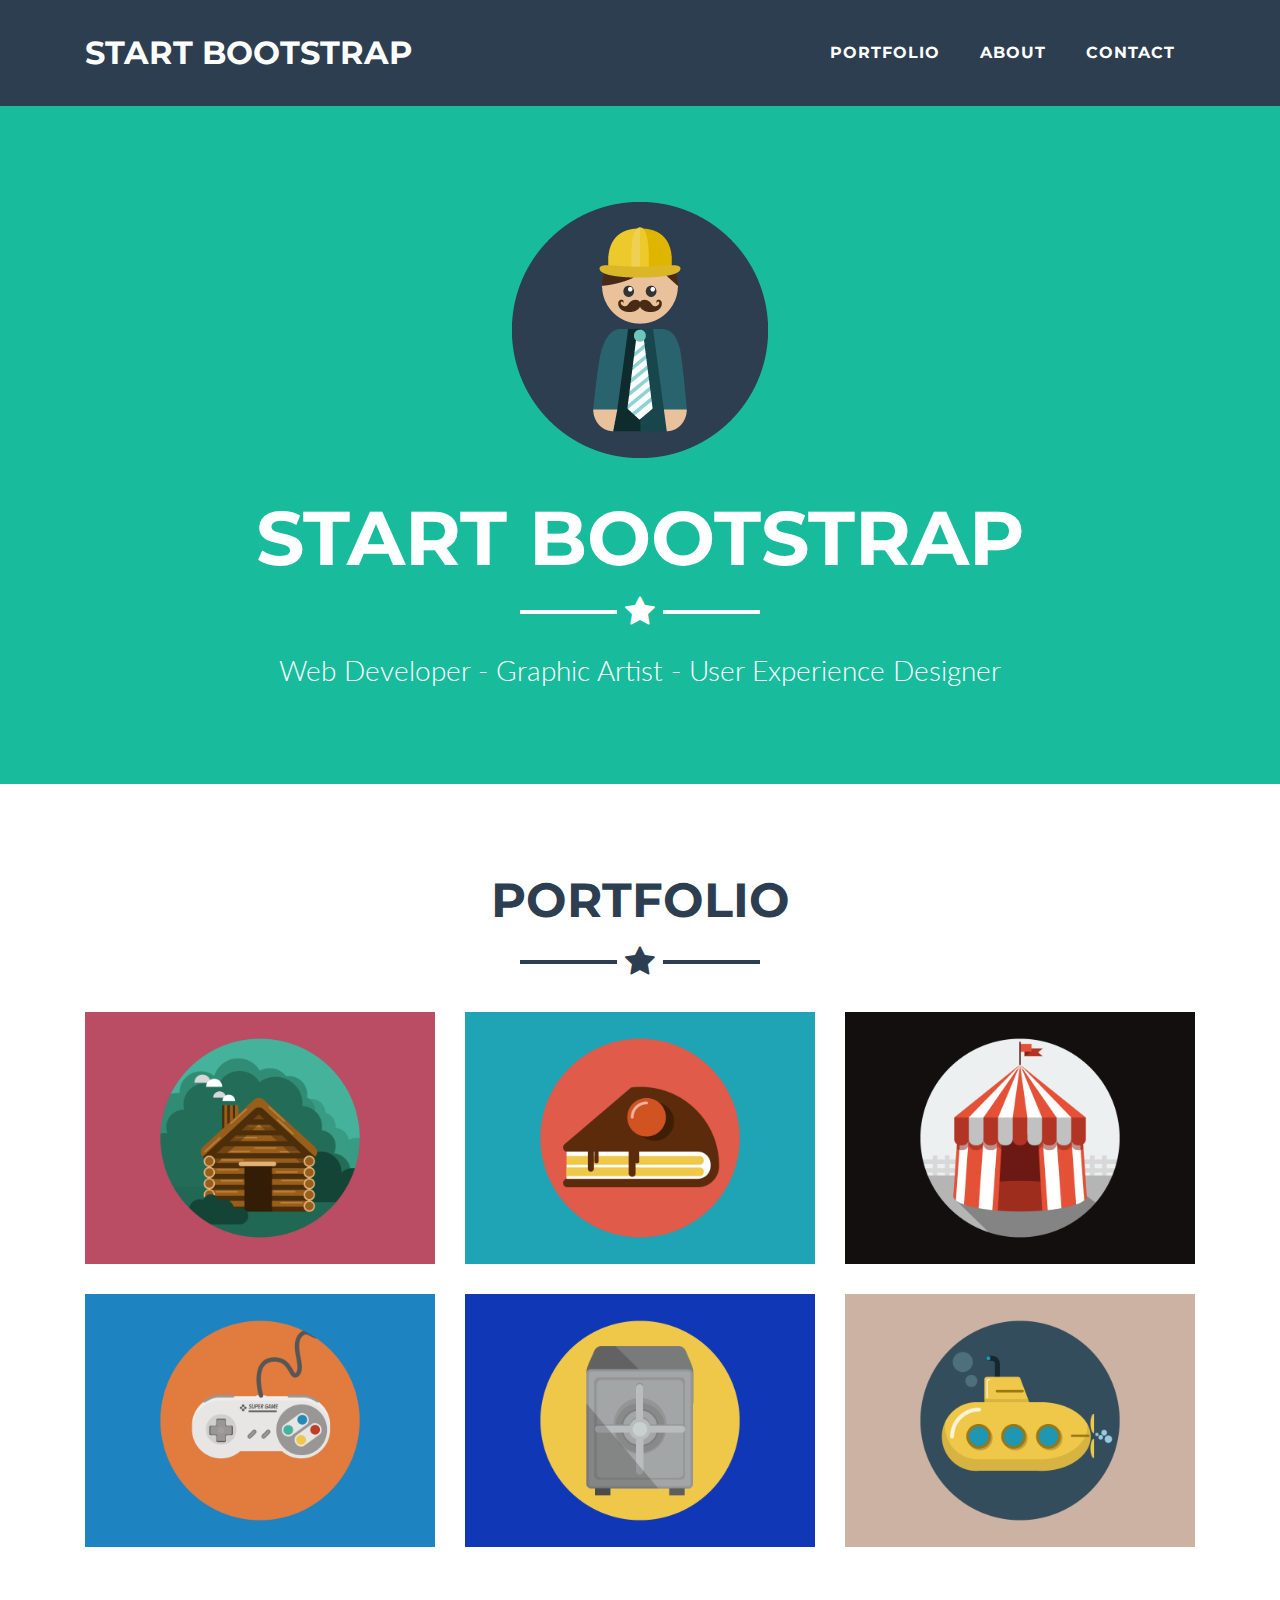
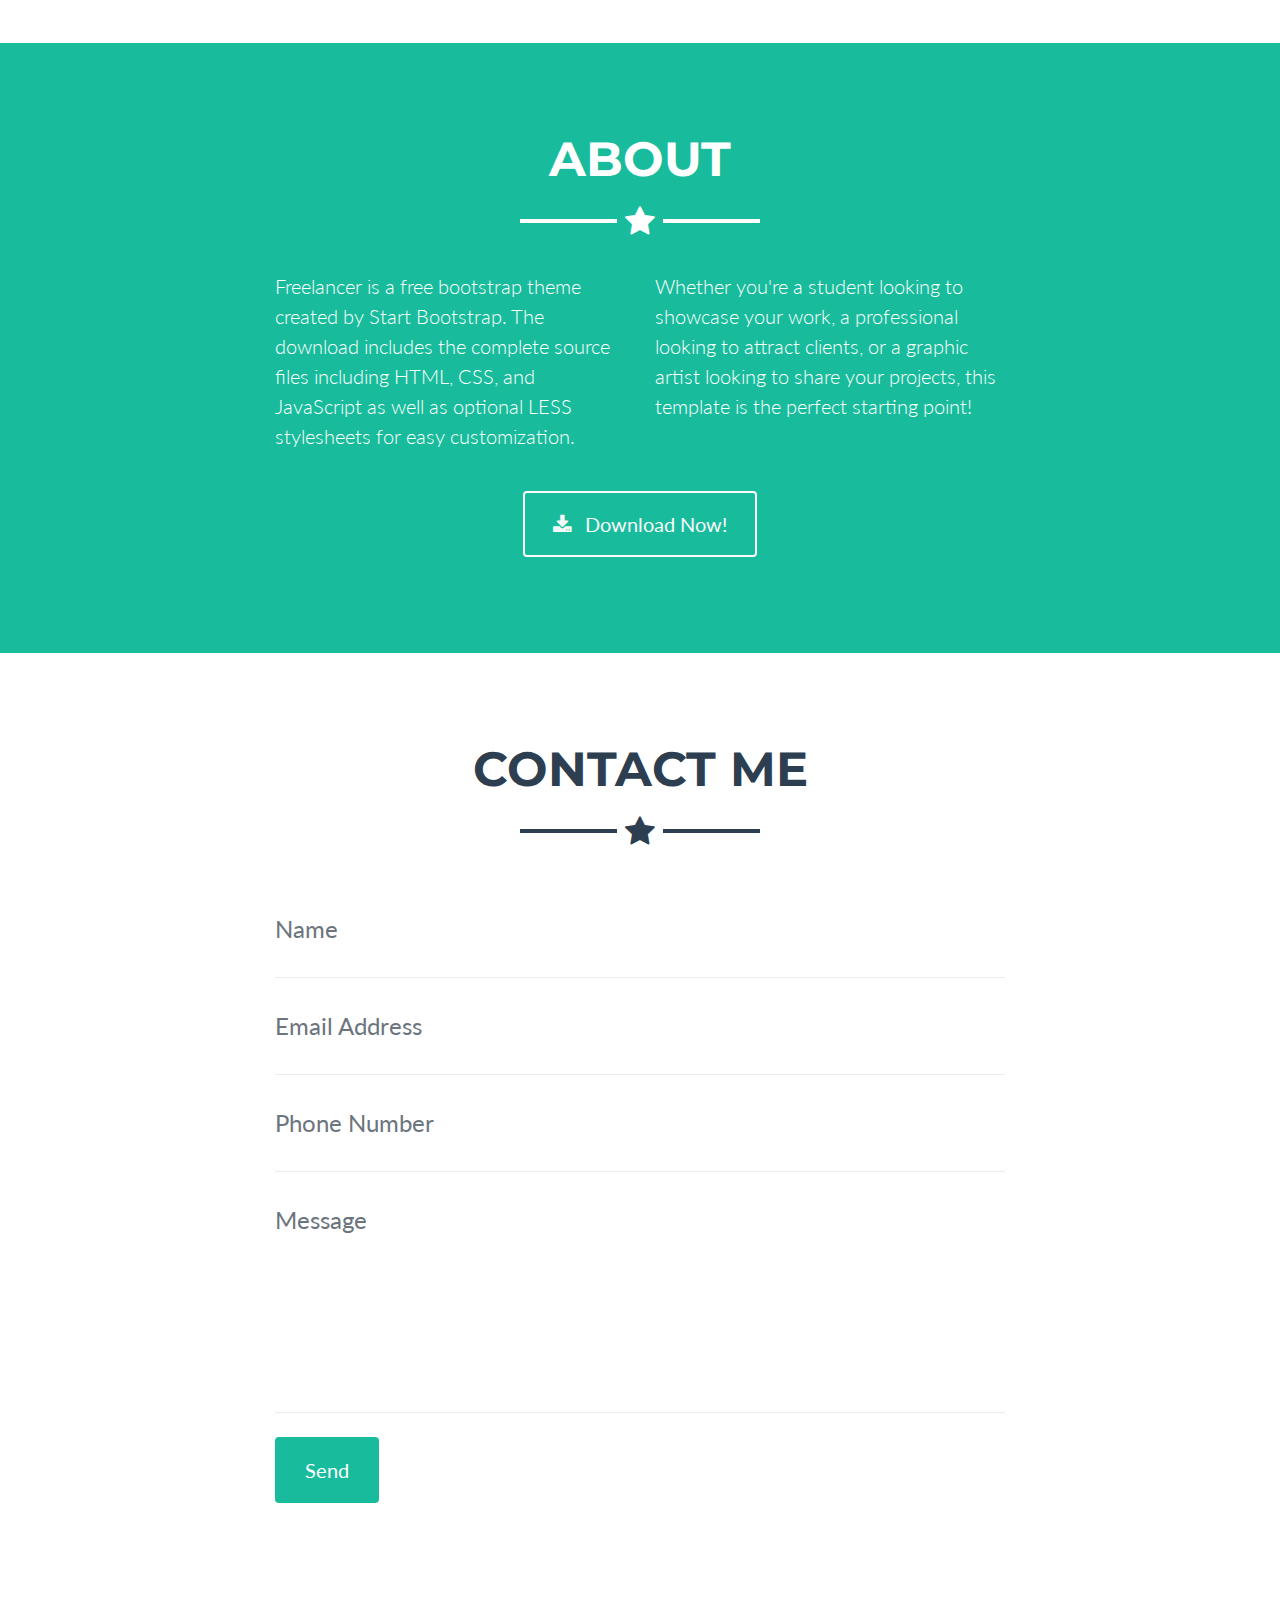
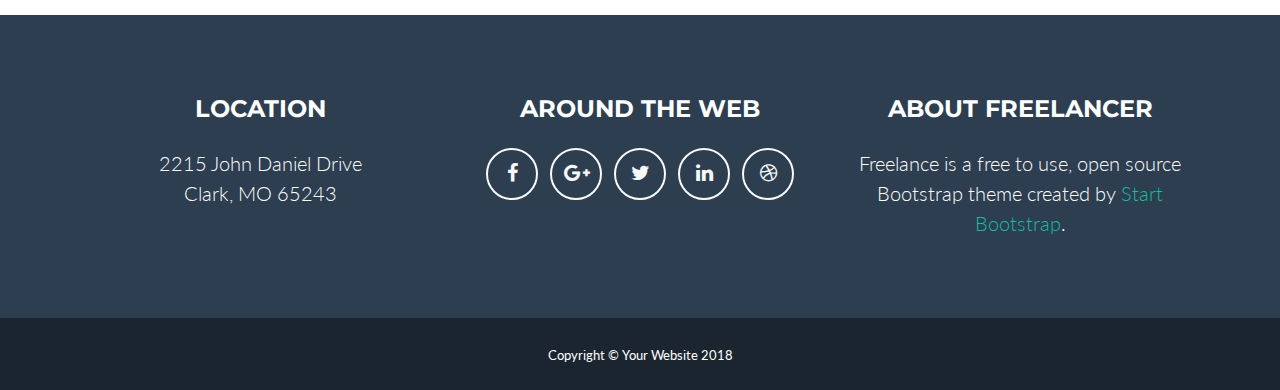
==== index.html @ cd989415 "original bootstrap" ====
<!DOCTYPE html>
<html lang="en">

  <head>

    <meta charset="utf-8">
    <meta name="viewport" content="width=device-width, initial-scale=1, shrink-to-fit=no">
    <meta name="description" content="">
    <meta name="author" content="">

    <title>Freelancer - Start Bootstrap Theme</title>

    <!-- Bootstrap core CSS -->
    <link href="vendor/bootstrap/css/bootstrap.min.css" rel="stylesheet">

    <!-- Custom fonts for this template -->
    <link href="vendor/font-awesome/css/font-awesome.min.css" rel="stylesheet" type="text/css">
    <link href="https://fonts.googleapis.com/css?family=Montserrat:400,700" rel="stylesheet" type="text/css">
    <link href="https://fonts.googleapis.com/css?family=Lato:400,700,400italic,700italic" rel="stylesheet" type="text/css">

    <!-- Plugin CSS -->
    <link href="vendor/magnific-popup/magnific-popup.css" rel="stylesheet" type="text/css">

    <!-- Custom styles for this template -->
    <link href="css/freelancer.min.css" rel="stylesheet">

  </head>

  <body id="page-top">

    <!-- Navigation -->
    <nav class="navbar navbar-expand-lg bg-secondary fixed-top text-uppercase" id="mainNav">
      <div class="container">
        <a class="navbar-brand js-scroll-trigger" href="#page-top">Start Bootstrap</a>
        <button class="navbar-toggler navbar-toggler-right text-uppercase bg-primary text-white rounded" type="button" data-toggle="collapse" data-target="#navbarResponsive" aria-controls="navbarResponsive" aria-expanded="false" aria-label="Toggle navigation">
          Menu
          <i class="fa fa-bars"></i>
        </button>
        <div class="collapse navbar-collapse" id="navbarResponsive">
          <ul class="navbar-nav ml-auto">
            <li class="nav-item mx-0 mx-lg-1">
              <a class="nav-link py-3 px-0 px-lg-3 rounded js-scroll-trigger" href="#portfolio">Portfolio</a>
            </li>
            <li class="nav-item mx-0 mx-lg-1">
              <a class="nav-link py-3 px-0 px-lg-3 rounded js-scroll-trigger" href="#about">About</a>
            </li>
            <li class="nav-item mx-0 mx-lg-1">
              <a class="nav-link py-3 px-0 px-lg-3 rounded js-scroll-trigger" href="#contact">Contact</a>
            </li>
          </ul>
        </div>
      </div>
    </nav>

    <!-- Header -->
    <header class="masthead bg-primary text-white text-center">
      <div class="container">
        <img class="img-fluid mb-5 d-block mx-auto" src="img/profile.png" alt="">
        <h1 class="text-uppercase mb-0">Start Bootstrap</h1>
        <hr class="star-light">
        <h2 class="font-weight-light mb-0">Web Developer - Graphic Artist - User Experience Designer</h2>
      </div>
    </header>

    <!-- Portfolio Grid Section -->
    <section class="portfolio" id="portfolio">
      <div class="container">
        <h2 class="text-center text-uppercase text-secondary mb-0">Portfolio</h2>
        <hr class="star-dark mb-5">
        <div class="row">
          <div class="col-md-6 col-lg-4">
            <a class="portfolio-item d-block mx-auto" href="#portfolio-modal-1">
              <div class="portfolio-item-caption d-flex position-absolute h-100 w-100">
                <div class="portfolio-item-caption-content my-auto w-100 text-center text-white">
                  <i class="fa fa-search-plus fa-3x"></i>
                </div>
              </div>
              <img class="img-fluid" src="img/portfolio/cabin.png" alt="">
            </a>
          </div>
          <div class="col-md-6 col-lg-4">
            <a class="portfolio-item d-block mx-auto" href="#portfolio-modal-2">
              <div class="portfolio-item-caption d-flex position-absolute h-100 w-100">
                <div class="portfolio-item-caption-content my-auto w-100 text-center text-white">
                  <i class="fa fa-search-plus fa-3x"></i>
                </div>
              </div>
              <img class="img-fluid" src="img/portfolio/cake.png" alt="">
            </a>
          </div>
          <div class="col-md-6 col-lg-4">
            <a class="portfolio-item d-block mx-auto" href="#portfolio-modal-3">
              <div class="portfolio-item-caption d-flex position-absolute h-100 w-100">
                <div class="portfolio-item-caption-content my-auto w-100 text-center text-white">
                  <i class="fa fa-search-plus fa-3x"></i>
                </div>
              </div>
              <img class="img-fluid" src="img/portfolio/circus.png" alt="">
            </a>
          </div>
          <div class="col-md-6 col-lg-4">
            <a class="portfolio-item d-block mx-auto" href="#portfolio-modal-4">
              <div class="portfolio-item-caption d-flex position-absolute h-100 w-100">
                <div class="portfolio-item-caption-content my-auto w-100 text-center text-white">
                  <i class="fa fa-search-plus fa-3x"></i>
                </div>
              </div>
              <img class="img-fluid" src="img/portfolio/game.png" alt="">
            </a>
          </div>
          <div class="col-md-6 col-lg-4">
            <a class="portfolio-item d-block mx-auto" href="#portfolio-modal-5">
              <div class="portfolio-item-caption d-flex position-absolute h-100 w-100">
                <div class="portfolio-item-caption-content my-auto w-100 text-center text-white">
                  <i class="fa fa-search-plus fa-3x"></i>
                </div>
              </div>
              <img class="img-fluid" src="img/portfolio/safe.png" alt="">
            </a>
          </div>
          <div class="col-md-6 col-lg-4">
            <a class="portfolio-item d-block mx-auto" href="#portfolio-modal-6">
              <div class="portfolio-item-caption d-flex position-absolute h-100 w-100">
                <div class="portfolio-item-caption-content my-auto w-100 text-center text-white">
                  <i class="fa fa-search-plus fa-3x"></i>
                </div>
              </div>
              <img class="img-fluid" src="img/portfolio/submarine.png" alt="">
            </a>
          </div>
        </div>
      </div>
    </section>

    <!-- About Section -->
    <section class="bg-primary text-white mb-0" id="about">
      <div class="container">
        <h2 class="text-center text-uppercase text-white">About</h2>
        <hr class="star-light mb-5">
        <div class="row">
          <div class="col-lg-4 ml-auto">
            <p class="lead">Freelancer is a free bootstrap theme created by Start Bootstrap. The download includes the complete source files including HTML, CSS, and JavaScript as well as optional LESS stylesheets for easy customization.</p>
          </div>
          <div class="col-lg-4 mr-auto">
            <p class="lead">Whether you're a student looking to showcase your work, a professional looking to attract clients, or a graphic artist looking to share your projects, this template is the perfect starting point!</p>
          </div>
        </div>
        <div class="text-center mt-4">
          <a class="btn btn-xl btn-outline-light" href="#">
            <i class="fa fa-download mr-2"></i>
            Download Now!
          </a>
        </div>
      </div>
    </section>

    <!-- Contact Section -->
    <section id="contact">
      <div class="container">
        <h2 class="text-center text-uppercase text-secondary mb-0">Contact Me</h2>
        <hr class="star-dark mb-5">
        <div class="row">
          <div class="col-lg-8 mx-auto">
            <!-- To configure the contact form email address, go to mail/contact_me.php and update the email address in the PHP file on line 19. -->
            <!-- The form should work on most web servers, but if the form is not working you may need to configure your web server differently. -->
            <form name="sentMessage" id="contactForm" novalidate="novalidate">
              <div class="control-group">
                <div class="form-group floating-label-form-group controls mb-0 pb-2">
                  <label>Name</label>
                  <input class="form-control" id="name" type="text" placeholder="Name" required="required" data-validation-required-message="Please enter your name.">
                  <p class="help-block text-danger"></p>
                </div>
              </div>
              <div class="control-group">
                <div class="form-group floating-label-form-group controls mb-0 pb-2">
                  <label>Email Address</label>
                  <input class="form-control" id="email" type="email" placeholder="Email Address" required="required" data-validation-required-message="Please enter your email address.">
                  <p class="help-block text-danger"></p>
                </div>
              </div>
              <div class="control-group">
                <div class="form-group floating-label-form-group controls mb-0 pb-2">
                  <label>Phone Number</label>
                  <input class="form-control" id="phone" type="tel" placeholder="Phone Number" required="required" data-validation-required-message="Please enter your phone number.">
                  <p class="help-block text-danger"></p>
                </div>
              </div>
              <div class="control-group">
                <div class="form-group floating-label-form-group controls mb-0 pb-2">
                  <label>Message</label>
                  <textarea class="form-control" id="message" rows="5" placeholder="Message" required="required" data-validation-required-message="Please enter a message."></textarea>
                  <p class="help-block text-danger"></p>
                </div>
              </div>
              <br>
              <div id="success"></div>
              <div class="form-group">
                <button type="submit" class="btn btn-primary btn-xl" id="sendMessageButton">Send</button>
              </div>
            </form>
          </div>
        </div>
      </div>
    </section>

    <!-- Footer -->
    <footer class="footer text-center">
      <div class="container">
        <div class="row">
          <div class="col-md-4 mb-5 mb-lg-0">
            <h4 class="text-uppercase mb-4">Location</h4>
            <p class="lead mb-0">2215 John Daniel Drive
              <br>Clark, MO 65243</p>
          </div>
          <div class="col-md-4 mb-5 mb-lg-0">
            <h4 class="text-uppercase mb-4">Around the Web</h4>
            <ul class="list-inline mb-0">
              <li class="list-inline-item">
                <a class="btn btn-outline-light btn-social text-center rounded-circle" href="#">
                  <i class="fa fa-fw fa-facebook"></i>
                </a>
              </li>
              <li class="list-inline-item">
                <a class="btn btn-outline-light btn-social text-center rounded-circle" href="#">
                  <i class="fa fa-fw fa-google-plus"></i>
                </a>
              </li>
              <li class="list-inline-item">
                <a class="btn btn-outline-light btn-social text-center rounded-circle" href="#">
                  <i class="fa fa-fw fa-twitter"></i>
                </a>
              </li>
              <li class="list-inline-item">
                <a class="btn btn-outline-light btn-social text-center rounded-circle" href="#">
                  <i class="fa fa-fw fa-linkedin"></i>
                </a>
              </li>
              <li class="list-inline-item">
                <a class="btn btn-outline-light btn-social text-center rounded-circle" href="#">
                  <i class="fa fa-fw fa-dribbble"></i>
                </a>
              </li>
            </ul>
          </div>
          <div class="col-md-4">
            <h4 class="text-uppercase mb-4">About Freelancer</h4>
            <p class="lead mb-0">Freelance is a free to use, open source Bootstrap theme created by
              <a href="http://startbootstrap.com">Start Bootstrap</a>.</p>
          </div>
        </div>
      </div>
    </footer>

    <div class="copyright py-4 text-center text-white">
      <div class="container">
        <small>Copyright &copy; Your Website 2018</small>
      </div>
    </div>

    <!-- Scroll to Top Button (Only visible on small and extra-small screen sizes) -->
    <div class="scroll-to-top d-lg-none position-fixed ">
      <a class="js-scroll-trigger d-block text-center text-white rounded" href="#page-top">
        <i class="fa fa-chevron-up"></i>
      </a>
    </div>

    <!-- Portfolio Modals -->

    <!-- Portfolio Modal 1 -->
    <div class="portfolio-modal mfp-hide" id="portfolio-modal-1">
      <div class="portfolio-modal-dialog bg-white">
        <a class="close-button d-none d-md-block portfolio-modal-dismiss" href="#">
          <i class="fa fa-3x fa-times"></i>
        </a>
        <div class="container text-center">
          <div class="row">
            <div class="col-lg-8 mx-auto">
              <h2 class="text-secondary text-uppercase mb-0">Project Name</h2>
              <hr class="star-dark mb-5">
              <img class="img-fluid mb-5" src="img/portfolio/cabin.png" alt="">
              <p class="mb-5">Lorem ipsum dolor sit amet, consectetur adipisicing elit. Mollitia neque assumenda ipsam nihil, molestias magnam, recusandae quos quis inventore quisquam velit asperiores, vitae? Reprehenderit soluta, eos quod consequuntur itaque. Nam.</p>
              <a class="btn btn-primary btn-lg rounded-pill portfolio-modal-dismiss" href="#">
                <i class="fa fa-close"></i>
                Close Project</a>
            </div>
          </div>
        </div>
      </div>
    </div>

    <!-- Portfolio Modal 2 -->
    <div class="portfolio-modal mfp-hide" id="portfolio-modal-2">
      <div class="portfolio-modal-dialog bg-white">
        <a class="close-button d-none d-md-block portfolio-modal-dismiss" href="#">
          <i class="fa fa-3x fa-times"></i>
        </a>
        <div class="container text-center">
          <div class="row">
            <div class="col-lg-8 mx-auto">
              <h2 class="text-secondary text-uppercase mb-0">Project Name</h2>
              <hr class="star-dark mb-5">
              <img class="img-fluid mb-5" src="img/portfolio/cake.png" alt="">
              <p class="mb-5">Lorem ipsum dolor sit amet, consectetur adipisicing elit. Mollitia neque assumenda ipsam nihil, molestias magnam, recusandae quos quis inventore quisquam velit asperiores, vitae? Reprehenderit soluta, eos quod consequuntur itaque. Nam.</p>
              <a class="btn btn-primary btn-lg rounded-pill portfolio-modal-dismiss" href="#">
                <i class="fa fa-close"></i>
                Close Project</a>
            </div>
          </div>
        </div>
      </div>
    </div>

    <!-- Portfolio Modal 3 -->
    <div class="portfolio-modal mfp-hide" id="portfolio-modal-3">
      <div class="portfolio-modal-dialog bg-white">
        <a class="close-button d-none d-md-block portfolio-modal-dismiss" href="#">
          <i class="fa fa-3x fa-times"></i>
        </a>
        <div class="container text-center">
          <div class="row">
            <div class="col-lg-8 mx-auto">
              <h2 class="text-secondary text-uppercase mb-0">Project Name</h2>
              <hr class="star-dark mb-5">
              <img class="img-fluid mb-5" src="img/portfolio/circus.png" alt="">
              <p class="mb-5">Lorem ipsum dolor sit amet, consectetur adipisicing elit. Mollitia neque assumenda ipsam nihil, molestias magnam, recusandae quos quis inventore quisquam velit asperiores, vitae? Reprehenderit soluta, eos quod consequuntur itaque. Nam.</p>
              <a class="btn btn-primary btn-lg rounded-pill portfolio-modal-dismiss" href="#">
                <i class="fa fa-close"></i>
                Close Project</a>
            </div>
          </div>
        </div>
      </div>
    </div>

    <!-- Portfolio Modal 4 -->
    <div class="portfolio-modal mfp-hide" id="portfolio-modal-4">
      <div class="portfolio-modal-dialog bg-white">
        <a class="close-button d-none d-md-block portfolio-modal-dismiss" href="#">
          <i class="fa fa-3x fa-times"></i>
        </a>
        <div class="container text-center">
          <div class="row">
            <div class="col-lg-8 mx-auto">
              <h2 class="text-secondary text-uppercase mb-0">Project Name</h2>
              <hr class="star-dark mb-5">
              <img class="img-fluid mb-5" src="img/portfolio/game.png" alt="">
              <p class="mb-5">Lorem ipsum dolor sit amet, consectetur adipisicing elit. Mollitia neque assumenda ipsam nihil, molestias magnam, recusandae quos quis inventore quisquam velit asperiores, vitae? Reprehenderit soluta, eos quod consequuntur itaque. Nam.</p>
              <a class="btn btn-primary btn-lg rounded-pill portfolio-modal-dismiss" href="#">
                <i class="fa fa-close"></i>
                Close Project</a>
            </div>
          </div>
        </div>
      </div>
    </div>

    <!-- Portfolio Modal 5 -->
    <div class="portfolio-modal mfp-hide" id="portfolio-modal-5">
      <div class="portfolio-modal-dialog bg-white">
        <a class="close-button d-none d-md-block portfolio-modal-dismiss" href="#">
          <i class="fa fa-3x fa-times"></i>
        </a>
        <div class="container text-center">
          <div class="row">
            <div class="col-lg-8 mx-auto">
              <h2 class="text-secondary text-uppercase mb-0">Project Name</h2>
              <hr class="star-dark mb-5">
              <img class="img-fluid mb-5" src="img/portfolio/safe.png" alt="">
              <p class="mb-5">Lorem ipsum dolor sit amet, consectetur adipisicing elit. Mollitia neque assumenda ipsam nihil, molestias magnam, recusandae quos quis inventore quisquam velit asperiores, vitae? Reprehenderit soluta, eos quod consequuntur itaque. Nam.</p>
              <a class="btn btn-primary btn-lg rounded-pill portfolio-modal-dismiss" href="#">
                <i class="fa fa-close"></i>
                Close Project</a>
            </div>
          </div>
        </div>
      </div>
    </div>

    <!-- Portfolio Modal 6 -->
    <div class="portfolio-modal mfp-hide" id="portfolio-modal-6">
      <div class="portfolio-modal-dialog bg-white">
        <a class="close-button d-none d-md-block portfolio-modal-dismiss" href="#">
          <i class="fa fa-3x fa-times"></i>
        </a>
        <div class="container text-center">
          <div class="row">
            <div class="col-lg-8 mx-auto">
              <h2 class="text-secondary text-uppercase mb-0">Project Name</h2>
              <hr class="star-dark mb-5">
              <img class="img-fluid mb-5" src="img/portfolio/submarine.png" alt="">
              <p class="mb-5">Lorem ipsum dolor sit amet, consectetur adipisicing elit. Mollitia neque assumenda ipsam nihil, molestias magnam, recusandae quos quis inventore quisquam velit asperiores, vitae? Reprehenderit soluta, eos quod consequuntur itaque. Nam.</p>
              <a class="btn btn-primary btn-lg rounded-pill portfolio-modal-dismiss" href="#">
                <i class="fa fa-close"></i>
                Close Project</a>
            </div>
          </div>
        </div>
      </div>
    </div>

    <!-- Bootstrap core JavaScript -->
    <script src="vendor/jquery/jquery.min.js"></script>
    <script src="vendor/bootstrap/js/bootstrap.bundle.min.js"></script>

    <!-- Plugin JavaScript -->
    <script src="vendor/jquery-easing/jquery.easing.min.js"></script>
    <script src="vendor/magnific-popup/jquery.magnific-popup.min.js"></script>

    <!-- Contact Form JavaScript -->
    <script src="js/jqBootstrapValidation.js"></script>
    <script src="js/contact_me.js"></script>

    <!-- Custom scripts for this template -->
    <script src="js/freelancer.min.js"></script>

  </body>

</html>
---- css/freelancer.min.css ----
body{font-family:Lato}h1,h2,h3,h4,h5,h6{font-weight:700;font-family:Montserrat}hr.star-dark,hr.star-light{max-width:15rem;padding:0;text-align:center;border:none;border-top:solid .25rem;margin-top:2.5rem;margin-bottom:2.5rem}hr.star-dark:after,hr.star-light:after{position:relative;top:-.8em;display:inline-block;padding:0 .25em;content:'\f005';font-family:FontAwesome;font-size:2em}hr.star-light{border-color:#fff}hr.star-light:after{color:#fff;background-color:#18bc9c}hr.star-dark{border-color:#2c3e50}hr.star-dark:after{color:#2c3e50;background-color:#fff}section{padding:6rem 0}section h2{font-size:2.25rem;line-height:2rem}@media (min-width:992px){section h2{font-size:3rem;line-height:2.5rem}}.btn-xl{padding:1rem 1.75rem;font-size:1.25rem}.btn-social{width:3.25rem;height:3.25rem;font-size:1.25rem;line-height:2rem}.scroll-to-top{z-index:1042;right:1rem;bottom:1rem;display:none}.scroll-to-top a{width:3.5rem;height:3.5rem;background-color:rgba(33,37,41,.5);line-height:3.1rem}#mainNav{padding-top:1rem;padding-bottom:1rem;font-weight:700;font-family:Montserrat}#mainNav .navbar-brand{color:#fff}#mainNav .navbar-nav{margin-top:1rem;letter-spacing:.0625rem}#mainNav .navbar-nav li.nav-item a.nav-link{color:#fff}#mainNav .navbar-nav li.nav-item a.nav-link:hover{color:#18bc9c}#mainNav .navbar-nav li.nav-item a.nav-link:active,#mainNav .navbar-nav li.nav-item a.nav-link:focus{color:#fff}#mainNav .navbar-nav li.nav-item a.nav-link.active{color:#18bc9c}#mainNav .navbar-toggler{font-size:80%;padding:.8rem}@media (min-width:992px){#mainNav{padding-top:1.5rem;padding-bottom:1.5rem;-webkit-transition:padding-top .3s,padding-bottom .3s;-moz-transition:padding-top .3s,padding-bottom .3s;transition:padding-top .3s,padding-bottom .3s}#mainNav .navbar-brand{font-size:2em;-webkit-transition:font-size .3s;-moz-transition:font-size .3s;transition:font-size .3s}#mainNav .navbar-nav{margin-top:0}#mainNav .navbar-nav>li.nav-item>a.nav-link.active{color:#fff;background:#18bc9c}#mainNav .navbar-nav>li.nav-item>a.nav-link.active:active,#mainNav .navbar-nav>li.nav-item>a.nav-link.active:focus,#mainNav .navbar-nav>li.nav-item>a.nav-link.active:hover{color:#fff;background:#18bc9c}#mainNav.navbar-shrink{padding-top:.5rem;padding-bottom:.5rem}#mainNav.navbar-shrink .navbar-brand{font-size:1.5em}}header.masthead{padding-top:calc(6rem + 72px);padding-bottom:6rem}header.masthead h1{font-size:3rem;line-height:3rem}header.masthead h2{font-size:1.3rem;font-family:Lato}@media (min-width:992px){header.masthead{padding-top:calc(6rem + 106px);padding-bottom:6rem}header.masthead h1{font-size:4.75em;line-height:4rem}header.masthead h2{font-size:1.75em}}.portfolio{margin-bottom:-15px}.portfolio .portfolio-item{position:relative;display:block;max-width:25rem;margin-bottom:15px}.portfolio .portfolio-item .portfolio-item-caption{-webkit-transition:all ease .5s;-moz-transition:all ease .5s;transition:all ease .5s;opacity:0;background-color:rgba(24,188,156,.9)}.portfolio .portfolio-item .portfolio-item-caption:hover{opacity:1}.portfolio .portfolio-item .portfolio-item-caption .portfolio-item-caption-content{font-size:1.5rem}@media (min-width:576px){.portfolio{margin-bottom:-30px}.portfolio .portfolio-item{margin-bottom:30px}}.portfolio-modal .portfolio-modal-dialog{padding:3rem 1rem;min-height:calc(100vh - 2rem);margin:1rem calc(1rem - 8px);position:relative;z-index:2;-moz-box-shadow:0 0 3rem 1rem rgba(0,0,0,.5);-webkit-box-shadow:0 0 3rem 1rem rgba(0,0,0,.5);box-shadow:0 0 3rem 1rem rgba(0,0,0,.5)}.portfolio-modal .portfolio-modal-dialog .close-button{position:absolute;top:2rem;right:2rem}.portfolio-modal .portfolio-modal-dialog .close-button i{line-height:38px}.portfolio-modal .portfolio-modal-dialog h2{font-size:2rem}@media (min-width:768px){.portfolio-modal .portfolio-modal-dialog{min-height:100vh;padding:5rem;margin:3rem calc(3rem - 8px)}.portfolio-modal .portfolio-modal-dialog h2{font-size:3rem}}.floating-label-form-group{position:relative;border-bottom:1px solid #e9ecef}.floating-label-form-group input,.floating-label-form-group textarea{font-size:1.5em;position:relative;z-index:1;padding-right:0;padding-left:0;resize:none;border:none;border-radius:0;background:0 0;box-shadow:none!important}.floating-label-form-group label{font-size:.85em;line-height:1.764705882em;position:relative;z-index:0;top:2em;display:block;margin:0;-webkit-transition:top .3s ease,opacity .3s ease;-moz-transition:top .3s ease,opacity .3s ease;-ms-transition:top .3s ease,opacity .3s ease;transition:top .3s ease,opacity .3s ease;vertical-align:middle;vertical-align:baseline;opacity:0}.floating-label-form-group:not(:first-child){padding-left:14px;border-left:1px solid #e9ecef}.floating-label-form-group-with-value label{top:0;opacity:1}.floating-label-form-group-with-focus label{color:#18bc9c}form .row:first-child .floating-label-form-group{border-top:1px solid #e9ecef}.footer{padding-top:5rem;padding-bottom:5rem;background-color:#2c3e50;color:#fff}.copyright{background-color:#1a252f}a{color:#18bc9c}a:active,a:focus,a:hover{color:#128f76}.btn{border-width:2px}.bg-primary{background-color:#18bc9c!important}.bg-secondary{background-color:#2c3e50!important}.text-primary{color:#18bc9c!important}.text-secondary{color:#2c3e50!important}.btn-primary{background-color:#18bc9c;border-color:#18bc9c}.btn-primary:active,.btn-primary:focus,.btn-primary:hover{background-color:#128f76;border-color:#128f76}.btn-secondary{background-color:#2c3e50;border-color:#2c3e50}.btn-secondary:active,.btn-secondary:focus,.btn-secondary:hover{background-color:#1a252f;border-color:#1a252f}
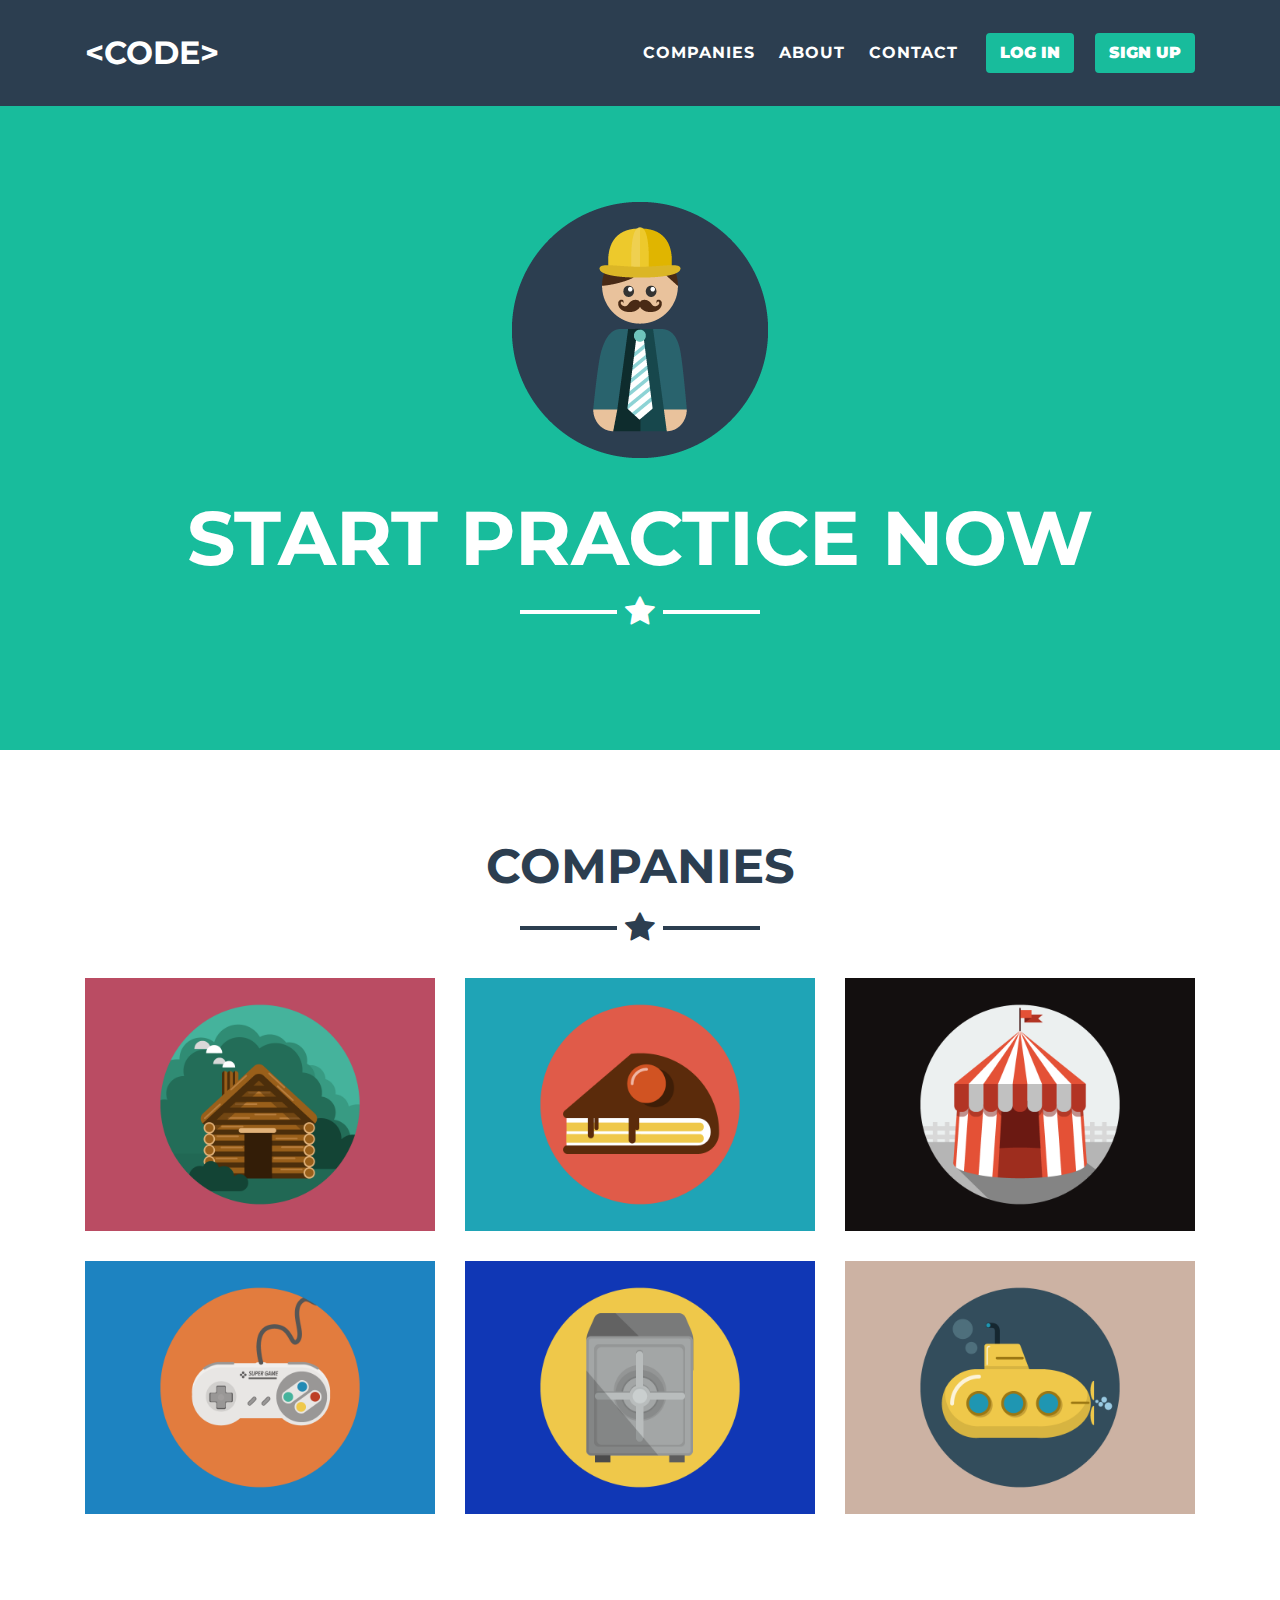
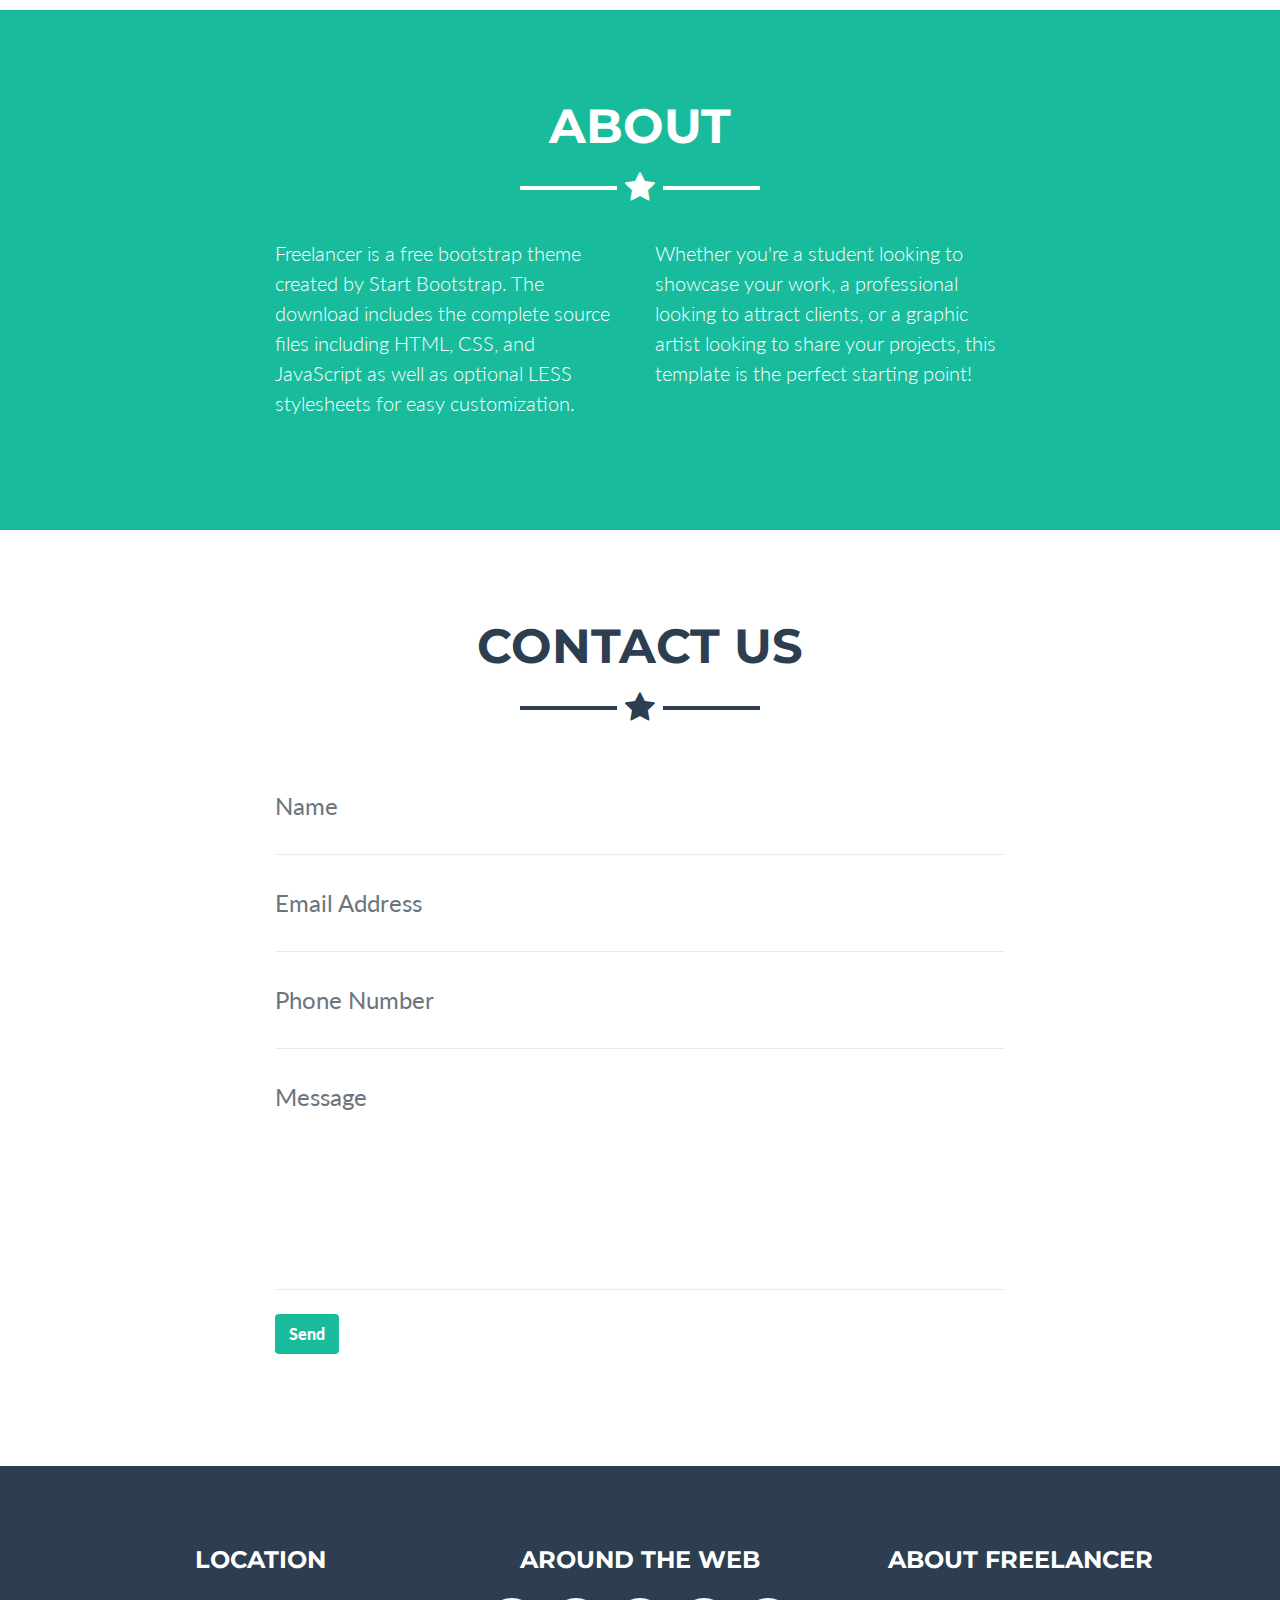
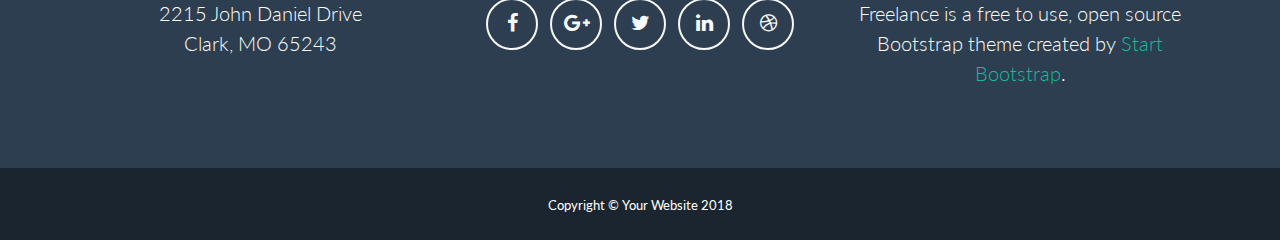
==== commit f910dd12: "added login and signup button" ====
--- a/index.html
+++ b/index.html
@@ -8,7 +8,7 @@
     <meta name="description" content="">
     <meta name="author" content="">
 
-    <title>Freelancer - Start Bootstrap Theme</title>
+    <title>CODE</title>
 
     <!-- Bootstrap core CSS -->
     <link href="vendor/bootstrap/css/bootstrap.min.css" rel="stylesheet">
@@ -22,7 +22,7 @@
     <link href="vendor/magnific-popup/magnific-popup.css" rel="stylesheet" type="text/css">
 
     <!-- Custom styles for this template -->
-    <link href="css/freelancer.min.css" rel="stylesheet">
+    <link href="css/freelancer.css" rel="stylesheet">
 
   </head>
 
@@ -31,7 +31,7 @@
     <!-- Navigation -->
     <nav class="navbar navbar-expand-lg bg-secondary fixed-top text-uppercase" id="mainNav">
       <div class="container">
-        <a class="navbar-brand js-scroll-trigger" href="#page-top">Start Bootstrap</a>
+        <a class="navbar-brand js-scroll-trigger" href="#page-top">&#60code&#62</a>
         <button class="navbar-toggler navbar-toggler-right text-uppercase bg-primary text-white rounded" type="button" data-toggle="collapse" data-target="#navbarResponsive" aria-controls="navbarResponsive" aria-expanded="false" aria-label="Toggle navigation">
           Menu
           <i class="fa fa-bars"></i>
@@ -39,16 +39,20 @@
         <div class="collapse navbar-collapse" id="navbarResponsive">
           <ul class="navbar-nav ml-auto">
             <li class="nav-item mx-0 mx-lg-1">
-              <a class="nav-link py-3 px-0 px-lg-3 rounded js-scroll-trigger" href="#portfolio">Portfolio</a>
+              <a class="nav-link rounded js-scroll-trigger" href="#portfolio">Companies</a>
             </li>
             <li class="nav-item mx-0 mx-lg-1">
-              <a class="nav-link py-3 px-0 px-lg-3 rounded js-scroll-trigger" href="#about">About</a>
+              <a class="nav-link rounded js-scroll-trigger" href="#about">About</a>
             </li>
             <li class="nav-item mx-0 mx-lg-1">
-              <a class="nav-link py-3 px-0 px-lg-3 rounded js-scroll-trigger" href="#contact">Contact</a>
+              <a class="nav-link rounded js-scroll-trigger" style="margin-right: 16px" href="#contact">Contact</a>
             </li>
           </ul>
         </div>
+        <div id="signupButton">
+        <button type="submit" class="btn btn-primary btn-x2" style="margin-right: 16px" id="loginButton">LOG IN</button>
+        <button type="submit" class="btn btn-primary btn-x2" id="loginButton">SIGN UP</button>
+      </div>
       </div>
     </nav>
 
@@ -56,16 +60,16 @@
     <header class="masthead bg-primary text-white text-center">
       <div class="container">
         <img class="img-fluid mb-5 d-block mx-auto" src="img/profile.png" alt="">
-        <h1 class="text-uppercase mb-0">Start Bootstrap</h1>
+        <h1 class="text-uppercase mb-0">Start Practice Now</h1>
         <hr class="star-light">
-        <h2 class="font-weight-light mb-0">Web Developer - Graphic Artist - User Experience Designer</h2>
+        <h2 class="font-weight-light mb-0"></h2>
       </div>
     </header>
 
     <!-- Portfolio Grid Section -->
     <section class="portfolio" id="portfolio">
       <div class="container">
-        <h2 class="text-center text-uppercase text-secondary mb-0">Portfolio</h2>
+        <h2 class="text-center text-uppercase text-secondary mb-0">Companies</h2>
         <hr class="star-dark mb-5">
         <div class="row">
           <div class="col-md-6 col-lg-4">
@@ -145,19 +149,21 @@
             <p class="lead">Whether you're a student looking to showcase your work, a professional looking to attract clients, or a graphic artist looking to share your projects, this template is the perfect starting point!</p>
           </div>
         </div>
+        <!-- download button
         <div class="text-center mt-4">
           <a class="btn btn-xl btn-outline-light" href="#">
             <i class="fa fa-download mr-2"></i>
             Download Now!
           </a>
         </div>
+      -->
       </div>
     </section>
 
     <!-- Contact Section -->
     <section id="contact">
       <div class="container">
-        <h2 class="text-center text-uppercase text-secondary mb-0">Contact Me</h2>
+        <h2 class="text-center text-uppercase text-secondary mb-0">Contact Us</h2>
         <hr class="star-dark mb-5">
         <div class="row">
           <div class="col-lg-8 mx-auto">
--- a/css/freelancer.css
+++ b/css/freelancer.css
@@ -0,0 +1,379 @@
+body {
+  font-family: 'Lato';
+}
+
+h1,
+h2,
+h3,
+h4,
+h5,
+h6 {
+  font-weight: 700;
+  font-family: 'Montserrat';
+}
+
+hr.star-light,
+hr.star-dark {
+  max-width: 15rem;
+  padding: 0;
+  text-align: center;
+  border: none;
+  border-top: solid 0.25rem;
+  margin-top: 2.5rem;
+  margin-bottom: 2.5rem;
+}
+
+hr.star-light:after,
+hr.star-dark:after {
+  position: relative;
+  top: -.8em;
+  display: inline-block;
+  padding: 0 0.25em;
+  content: '\f005';
+  font-family: FontAwesome;
+  font-size: 2em;
+}
+
+hr.star-light {
+  border-color: #fff;
+}
+
+hr.star-light:after {
+  color: #fff;
+  background-color: #18BC9C;
+}
+
+hr.star-dark {
+  border-color: #2C3E50;
+}
+
+hr.star-dark:after {
+  color: #2C3E50;
+  background-color: white;
+}
+
+section {
+  padding: 6rem 0;
+}
+
+section h2 {
+  font-size: 2.25rem;
+  line-height: 2rem;
+}
+
+@media (min-width: 992px) {
+  section h2 {
+    font-size: 3rem;
+    line-height: 2.5rem;
+  }
+}
+
+
+.btn-social {
+  width: 3.25rem;
+  height: 3.25rem;
+  font-size: 1.25rem;
+  line-height: 2rem;
+}
+
+.scroll-to-top {
+  z-index: 1042;
+  right: 1rem;
+  bottom: 1rem;
+  display: none;
+}
+
+.scroll-to-top a {
+  width: 3.5rem;
+  height: 3.5rem;
+  background-color: rgba(33, 37, 41, 0.5);
+  line-height: 3.1rem;
+}
+
+#mainNav {
+  padding-top: 1rem;
+  padding-bottom: 1rem;
+  font-weight: 700;
+  font-family: 'Montserrat';
+}
+.navlink {
+  padding: 0 !important;
+}
+#mainNav .navbar-brand {
+  color: #fff;
+}
+
+#mainNav .navbar-nav {
+  margin-top: 1rem;
+  letter-spacing: 0.0625rem;
+}
+
+#mainNav .navbar-nav li.nav-item a.nav-link {
+  color: #fff;
+}
+
+#mainNav .navbar-nav li.nav-item a.nav-link:hover {
+  color: #18BC9C;
+}
+
+#mainNav .navbar-nav li.nav-item a.nav-link:active, #mainNav .navbar-nav li.nav-item a.nav-link:focus {
+  color: #fff;
+}
+
+#mainNav .navbar-nav li.nav-item a.nav-link.active {
+  color: #18BC9C;
+}
+
+#mainNav .navbar-toggler {
+  font-size: 80%;
+  padding: 0.8rem;
+}
+
+@media (min-width: 992px) {
+  #mainNav {
+    padding-top: 1.5rem;
+    padding-bottom: 1.5rem;
+    -webkit-transition: padding-top 0.3s, padding-bottom 0.3s;
+    -moz-transition: padding-top 0.3s, padding-bottom 0.3s;
+    transition: padding-top 0.3s, padding-bottom 0.3s;
+  }
+  #mainNav .navbar-brand {
+    font-size: 2em;
+    -webkit-transition: font-size 0.3s;
+    -moz-transition: font-size 0.3s;
+    transition: font-size 0.3s;
+  }
+  #mainNav .navbar-nav {
+    margin-top: 0;
+  }
+  #mainNav .navbar-nav > li.nav-item > a.nav-link.active {
+    color: #fff;
+    background: #18BC9C;
+  }
+  #mainNav .navbar-nav > li.nav-item > a.nav-link.active:active, #mainNav .navbar-nav > li.nav-item > a.nav-link.active:focus, #mainNav .navbar-nav > li.nav-item > a.nav-link.active:hover {
+    color: #fff;
+    background: #18BC9C;
+  }
+  #mainNav.navbar-shrink {
+    padding-top: 0.5rem;
+    padding-bottom: 0.5rem;
+  }
+  #mainNav.navbar-shrink .navbar-brand {
+    font-size: 1.5em;
+  }
+}
+
+header.masthead {
+  padding-top: calc(6rem + 72px);
+  padding-bottom: 6rem;
+}
+
+header.masthead h1 {
+  font-size: 3rem;
+  line-height: 3rem;
+}
+
+header.masthead h2 {
+  font-size: 1.3rem;
+  font-family: 'Lato';
+}
+
+@media (min-width: 992px) {
+  header.masthead {
+    padding-top: calc(6rem + 106px);
+    padding-bottom: 6rem;
+  }
+  header.masthead h1 {
+    font-size: 4.75em;
+    line-height: 4rem;
+  }
+  header.masthead h2 {
+    font-size: 1.75em;
+  }
+}
+
+.portfolio {
+  margin-bottom: -15px;
+}
+
+.portfolio .portfolio-item {
+  position: relative;
+  display: block;
+  max-width: 25rem;
+  margin-bottom: 15px;
+}
+
+.portfolio .portfolio-item .portfolio-item-caption {
+  -webkit-transition: all ease 0.5s;
+  -moz-transition: all ease 0.5s;
+  transition: all ease 0.5s;
+  opacity: 0;
+  background-color: rgba(24, 188, 156, 0.9);
+}
+
+.portfolio .portfolio-item .portfolio-item-caption:hover {
+  opacity: 1;
+}
+
+.portfolio .portfolio-item .portfolio-item-caption .portfolio-item-caption-content {
+  font-size: 1.5rem;
+}
+
+@media (min-width: 576px) {
+  .portfolio {
+    margin-bottom: -30px;
+  }
+  .portfolio .portfolio-item {
+    margin-bottom: 30px;
+  }
+}
+
+.portfolio-modal .portfolio-modal-dialog {
+  padding: 3rem 1rem;
+  min-height: calc(100vh - 2rem);
+  margin: 1rem calc(1rem - 8px);
+  position: relative;
+  z-index: 2;
+  -moz-box-shadow: 0 0 3rem 1rem rgba(0, 0, 0, 0.5);
+  -webkit-box-shadow: 0 0 3rem 1rem rgba(0, 0, 0, 0.5);
+  box-shadow: 0 0 3rem 1rem rgba(0, 0, 0, 0.5);
+}
+
+.portfolio-modal .portfolio-modal-dialog .close-button {
+  position: absolute;
+  top: 2rem;
+  right: 2rem;
+}
+
+.portfolio-modal .portfolio-modal-dialog .close-button i {
+  line-height: 38px;
+}
+
+.portfolio-modal .portfolio-modal-dialog h2 {
+  font-size: 2rem;
+}
+
+@media (min-width: 768px) {
+  .portfolio-modal .portfolio-modal-dialog {
+    min-height: 100vh;
+    padding: 5rem;
+    margin: 3rem calc(3rem - 8px);
+  }
+  .portfolio-modal .portfolio-modal-dialog h2 {
+    font-size: 3rem;
+  }
+}
+
+.floating-label-form-group {
+  position: relative;
+  border-bottom: 1px solid #e9ecef;
+}
+
+.floating-label-form-group input,
+.floating-label-form-group textarea {
+  font-size: 1.5em;
+  position: relative;
+  z-index: 1;
+  padding-right: 0;
+  padding-left: 0;
+  resize: none;
+  border: none;
+  border-radius: 0;
+  background: none;
+  box-shadow: none !important;
+}
+
+.floating-label-form-group label {
+  font-size: 0.85em;
+  line-height: 1.764705882em;
+  position: relative;
+  z-index: 0;
+  top: 2em;
+  display: block;
+  margin: 0;
+  -webkit-transition: top 0.3s ease, opacity 0.3s ease;
+  -moz-transition: top 0.3s ease, opacity 0.3s ease;
+  -ms-transition: top 0.3s ease, opacity 0.3s ease;
+  transition: top 0.3s ease, opacity 0.3s ease;
+  vertical-align: middle;
+  vertical-align: baseline;
+  opacity: 0;
+}
+
+.floating-label-form-group:not(:first-child) {
+  padding-left: 14px;
+  border-left: 1px solid #e9ecef;
+}
+
+.floating-label-form-group-with-value label {
+  top: 0;
+  opacity: 1;
+}
+
+.floating-label-form-group-with-focus label {
+  color: #18BC9C;
+}
+
+form .row:first-child .floating-label-form-group {
+  border-top: 1px solid #e9ecef;
+}
+
+.footer {
+  padding-top: 5rem;
+  padding-bottom: 5rem;
+  background-color: #2C3E50;
+  color: #fff;
+}
+
+.copyright {
+  background-color: #1a252f;
+}
+
+a {
+  color: #18BC9C;
+}
+
+a:focus, a:hover, a:active {
+  color: #128f76;
+}
+
+.btn {
+  border-width: 2px;
+  font-weight: 900 !important;
+}
+
+.bg-primary {
+  background-color: #18BC9C !important;
+}
+
+.bg-secondary {
+  background-color: #2C3E50 !important;
+}
+
+.text-primary {
+  color: #18BC9C !important;
+}
+
+.text-secondary {
+  color: #2C3E50 !important;
+}
+
+.btn-primary {
+  background-color: #18BC9C;
+  border-color: #18BC9C;
+}
+
+.btn-primary:hover, .btn-primary:focus, .btn-primary:active {
+  background-color: #128f76;
+  border-color: #128f76;
+}
+
+.btn-secondary {
+  background-color: #2C3E50;
+  border-color: #2C3E50;
+}
+
+.btn-secondary:hover, .btn-secondary:focus, .btn-secondary:active {
+  background-color: #1a252f;
+  border-color: #1a252f;
+}
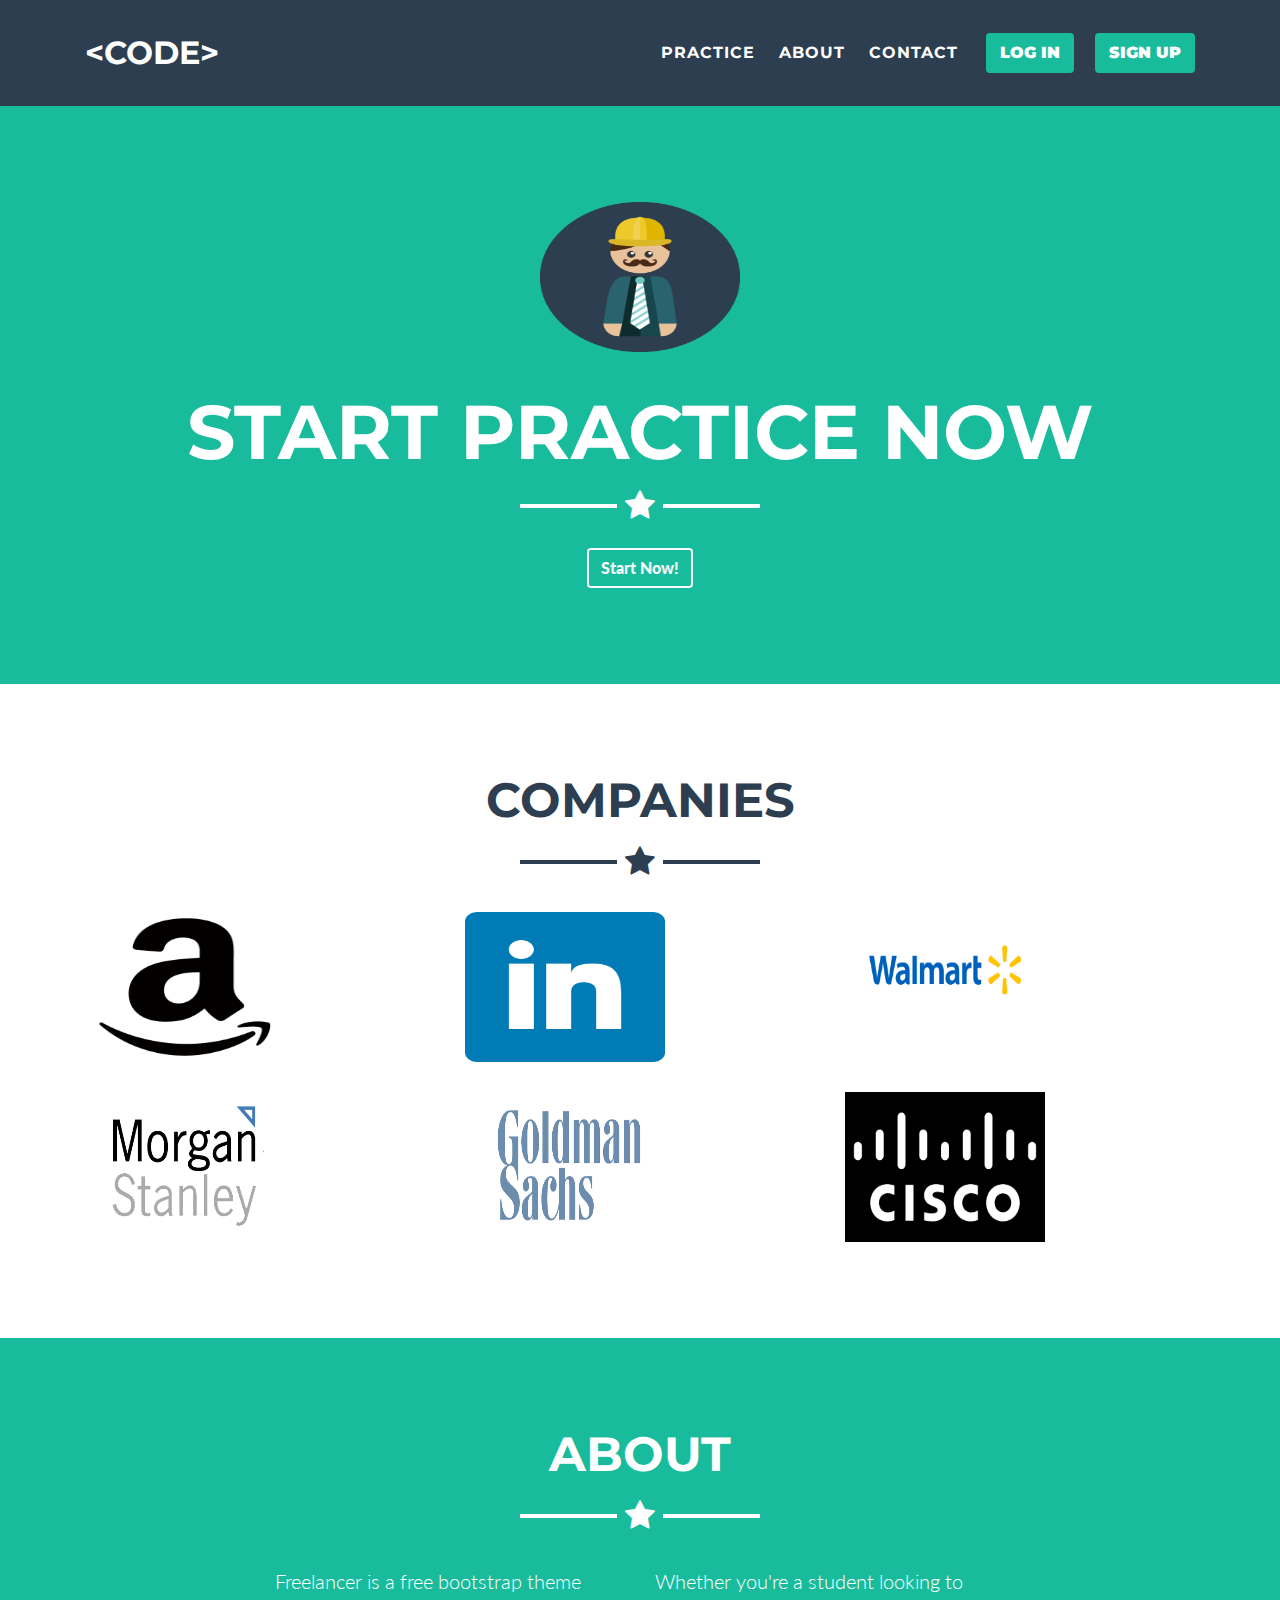
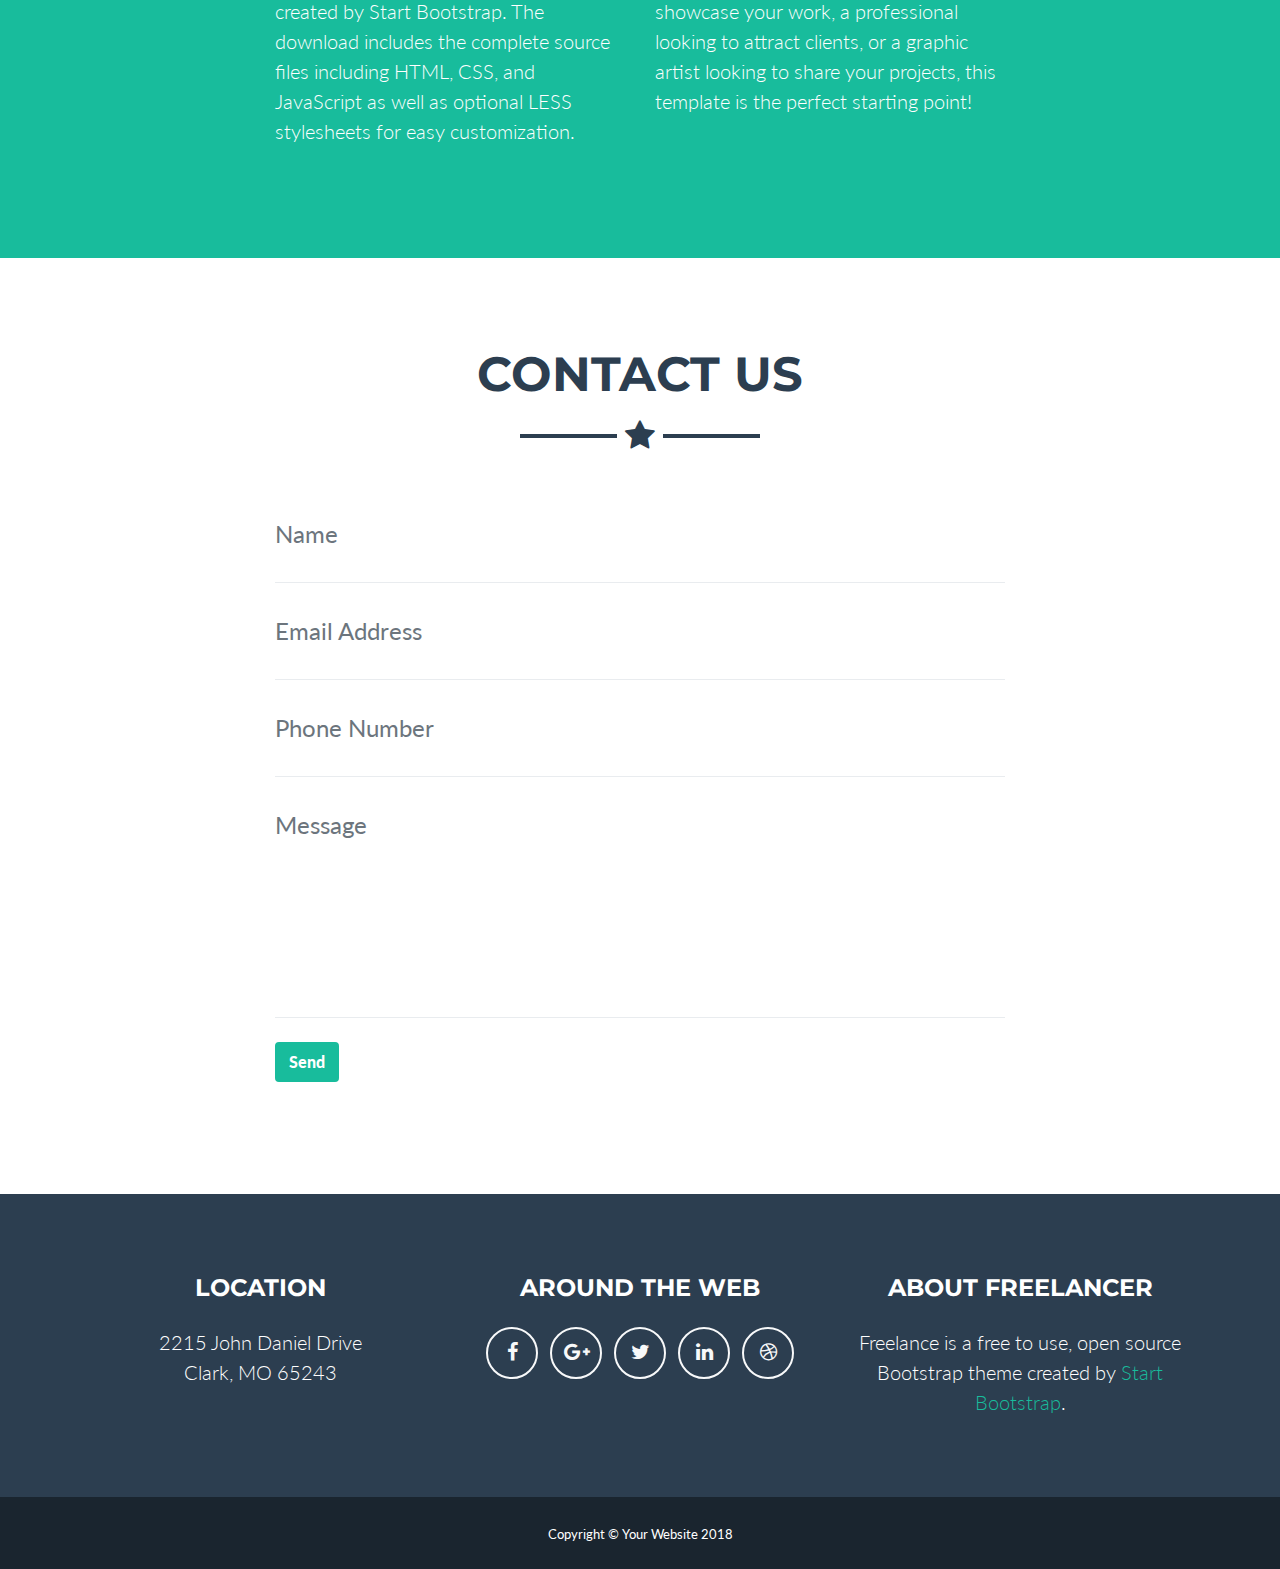
==== commit 9a96f4d1: "added start now button on home page" ====
--- a/index.html
+++ b/index.html
@@ -39,7 +39,7 @@
         <div class="collapse navbar-collapse" id="navbarResponsive">
           <ul class="navbar-nav ml-auto">
             <li class="nav-item mx-0 mx-lg-1">
-              <a class="nav-link rounded js-scroll-trigger" href="#portfolio">Companies</a>
+              <a class="nav-link rounded js-scroll-trigger" href="#portfolio">Practice</a>
             </li>
             <li class="nav-item mx-0 mx-lg-1">
               <a class="nav-link rounded js-scroll-trigger" href="#about">About</a>
@@ -63,6 +63,9 @@
         <h1 class="text-uppercase mb-0">Start Practice Now</h1>
         <hr class="star-light">
         <h2 class="font-weight-light mb-0"></h2>
+         <a class="btn btn-xl btn-outline-light" href="#">
+            Start Now!
+          </a>
       </div>
     </header>
 
@@ -79,7 +82,7 @@
                   <i class="fa fa-search-plus fa-3x"></i>
                 </div>
               </div>
-              <img class="img-fluid" src="img/portfolio/cabin.png" alt="">
+              <img class="img-fluid" src="img/portfolio/cabin.png" alt="amazon-placements-mock-test">
             </a>
           </div>
           <div class="col-md-6 col-lg-4">
--- a/css/freelancer.css
+++ b/css/freelancer.css
@@ -305,6 +305,10 @@
   border-left: 1px solid #e9ecef;
 }
 
+.img-fluid{
+  height: 150px;
+  width: 200px;
+}
 .floating-label-form-group-with-value label {
   top: 0;
   opacity: 1;
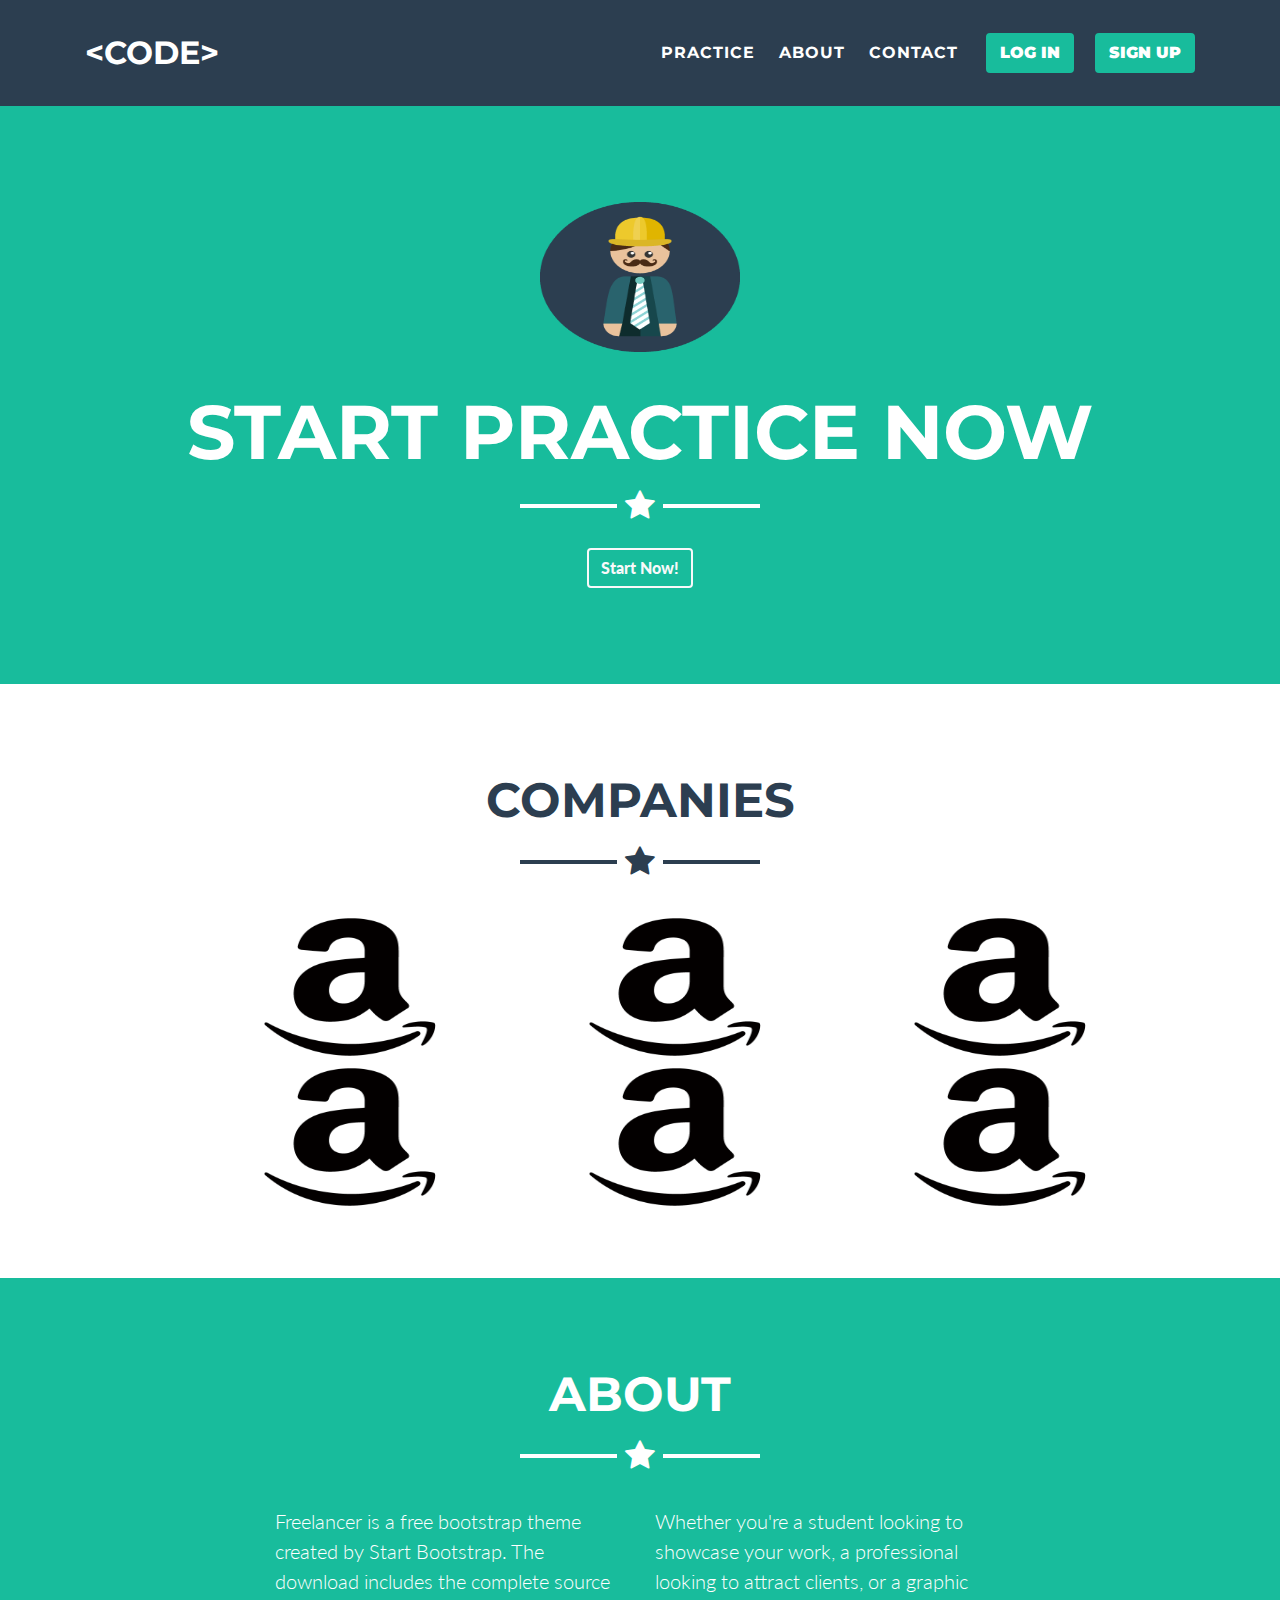
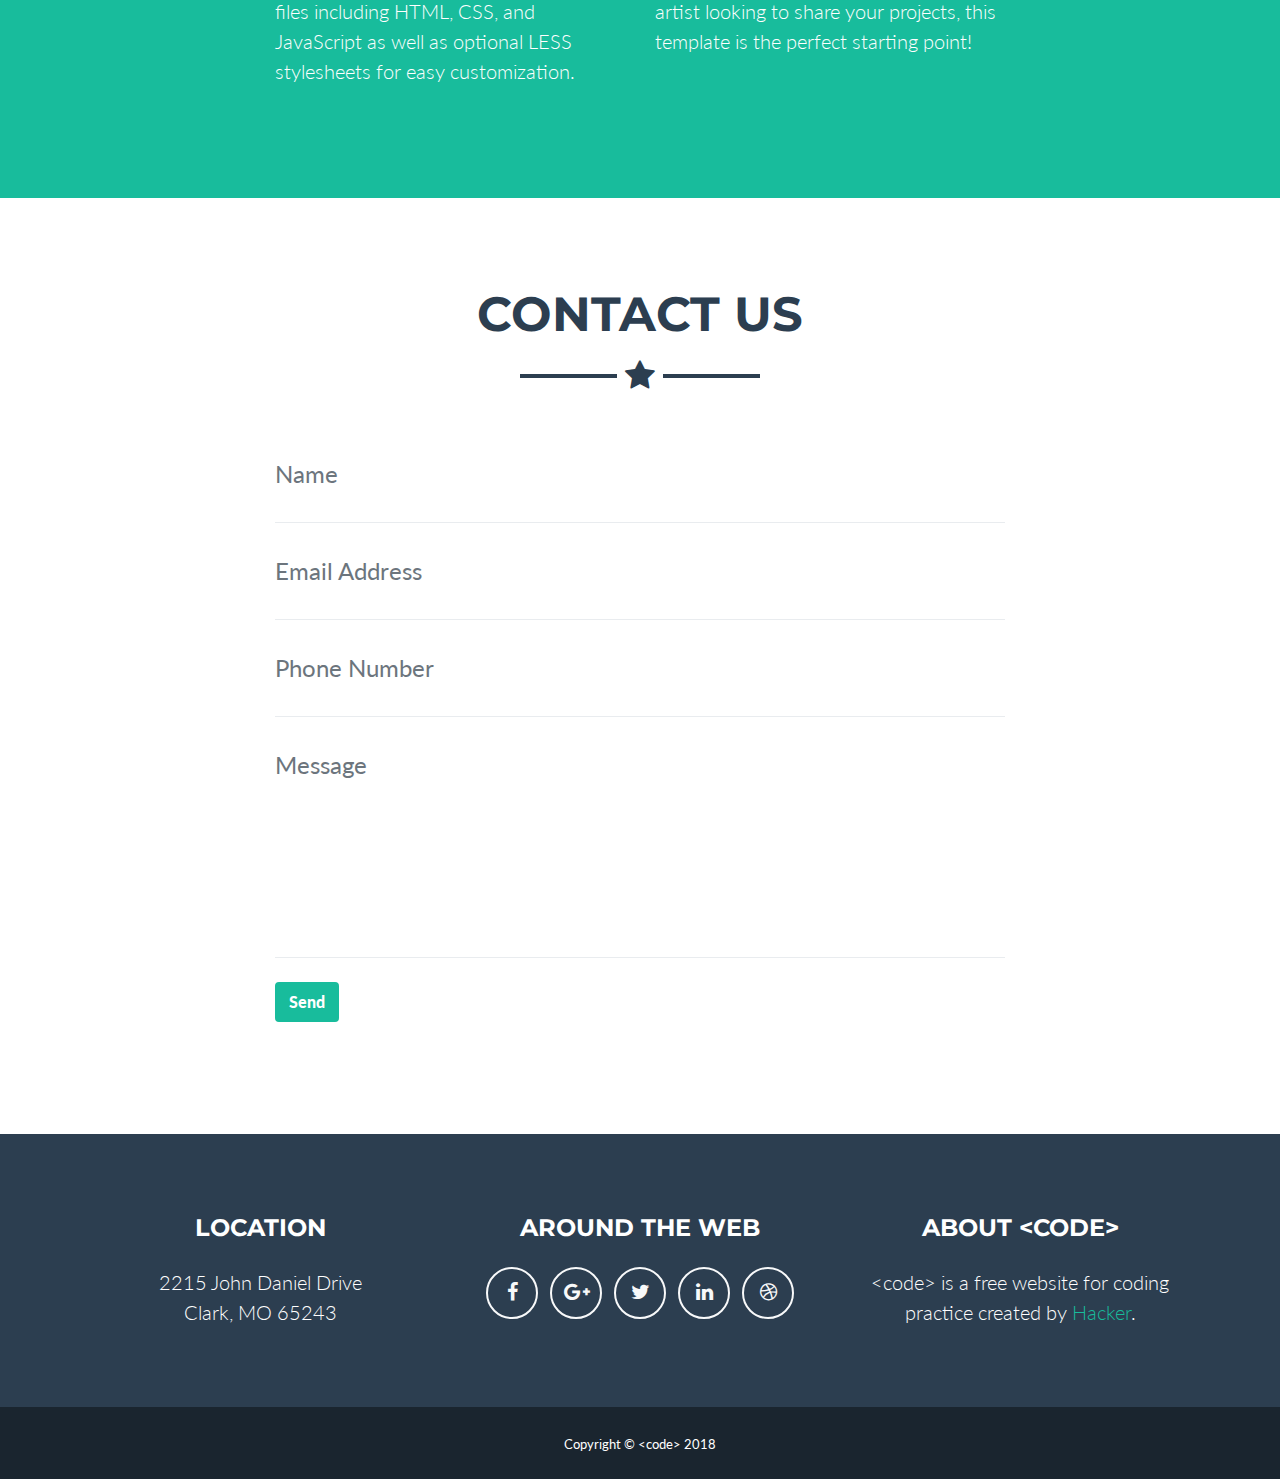
==== commit 139c8b5e: "added same image will change it later" ====
--- a/index.html
+++ b/index.html
@@ -74,62 +74,56 @@
       <div class="container">
         <h2 class="text-center text-uppercase text-secondary mb-0">Companies</h2>
         <hr class="star-dark mb-5">
-        <div class="row">
-          <div class="col-md-6 col-lg-4">
-            <a class="portfolio-item d-block mx-auto" href="#portfolio-modal-1">
-              <div class="portfolio-item-caption d-flex position-absolute h-100 w-100">
-                <div class="portfolio-item-caption-content my-auto w-100 text-center text-white">
-                  <i class="fa fa-search-plus fa-3x"></i>
+        <div class="row" style = "margin-left: 150px">
+          <div class="col-md-6 col-lg-4">
+            <a>
+              <div class="portfolio-item-caption d-flex position-absolute h-100 w-100">
+                <div class="portfolio-item-caption-content my-auto w-100 text-center text-white">
                 </div>
               </div>
               <img class="img-fluid" src="img/portfolio/cabin.png" alt="amazon-placements-mock-test">
             </a>
           </div>
           <div class="col-md-6 col-lg-4">
-            <a class="portfolio-item d-block mx-auto" href="#portfolio-modal-2">
-              <div class="portfolio-item-caption d-flex position-absolute h-100 w-100">
-                <div class="portfolio-item-caption-content my-auto w-100 text-center text-white">
-                  <i class="fa fa-search-plus fa-3x"></i>
+            <a>
+              <div class="portfolio-item-caption d-flex position-absolute h-100 w-100">
+                <div class="portfolio-item-caption-content my-auto w-100 text-center text-white">
                 </div>
               </div>
               <img class="img-fluid" src="img/portfolio/cake.png" alt="">
             </a>
           </div>
           <div class="col-md-6 col-lg-4">
-            <a class="portfolio-item d-block mx-auto" href="#portfolio-modal-3">
-              <div class="portfolio-item-caption d-flex position-absolute h-100 w-100">
-                <div class="portfolio-item-caption-content my-auto w-100 text-center text-white">
-                  <i class="fa fa-search-plus fa-3x"></i>
+            <a>
+              <div class="portfolio-item-caption d-flex position-absolute h-100 w-100">
+                <div class="portfolio-item-caption-content my-auto w-100 text-center text-white">
                 </div>
               </div>
               <img class="img-fluid" src="img/portfolio/circus.png" alt="">
             </a>
           </div>
           <div class="col-md-6 col-lg-4">
-            <a class="portfolio-item d-block mx-auto" href="#portfolio-modal-4">
-              <div class="portfolio-item-caption d-flex position-absolute h-100 w-100">
-                <div class="portfolio-item-caption-content my-auto w-100 text-center text-white">
-                  <i class="fa fa-search-plus fa-3x"></i>
+            <a>
+              <div class="portfolio-item-caption d-flex position-absolute h-100 w-100">
+                <div class="portfolio-item-caption-content my-auto w-100 text-center text-white">
                 </div>
               </div>
               <img class="img-fluid" src="img/portfolio/game.png" alt="">
             </a>
           </div>
           <div class="col-md-6 col-lg-4">
-            <a class="portfolio-item d-block mx-auto" href="#portfolio-modal-5">
-              <div class="portfolio-item-caption d-flex position-absolute h-100 w-100">
-                <div class="portfolio-item-caption-content my-auto w-100 text-center text-white">
-                  <i class="fa fa-search-plus fa-3x"></i>
+            <a>
+              <div class="portfolio-item-caption d-flex position-absolute h-100 w-100">
+                <div class="portfolio-item-caption-content my-auto w-100 text-center text-white">
                 </div>
               </div>
               <img class="img-fluid" src="img/portfolio/safe.png" alt="">
             </a>
           </div>
           <div class="col-md-6 col-lg-4">
-            <a class="portfolio-item d-block mx-auto" href="#portfolio-modal-6">
-              <div class="portfolio-item-caption d-flex position-absolute h-100 w-100">
-                <div class="portfolio-item-caption-content my-auto w-100 text-center text-white">
-                  <i class="fa fa-search-plus fa-3x"></i>
+            <a>
+              <div class="portfolio-item-caption d-flex position-absolute h-100 w-100">
+                <div class="portfolio-item-caption-content my-auto w-100 text-center text-white">
                 </div>
               </div>
               <img class="img-fluid" src="img/portfolio/submarine.png" alt="">
@@ -252,9 +246,9 @@
             </ul>
           </div>
           <div class="col-md-4">
-            <h4 class="text-uppercase mb-4">About Freelancer</h4>
-            <p class="lead mb-0">Freelance is a free to use, open source Bootstrap theme created by
-              <a href="http://startbootstrap.com">Start Bootstrap</a>.</p>
+            <h4 class="text-uppercase mb-4">About &#60code&#62</h4>
+            <p class="lead mb-0">&#60code&#62 is a free website for coding practice created by
+              <a href="http://startbootstrap.com">Hacker</a>.</p>
           </div>
         </div>
       </div>
@@ -262,7 +256,7 @@
 
     <div class="copyright py-4 text-center text-white">
       <div class="container">
-        <small>Copyright &copy; Your Website 2018</small>
+        <small>Copyright &copy; &#60code&#62 2018</small>
       </div>
     </div>
 
